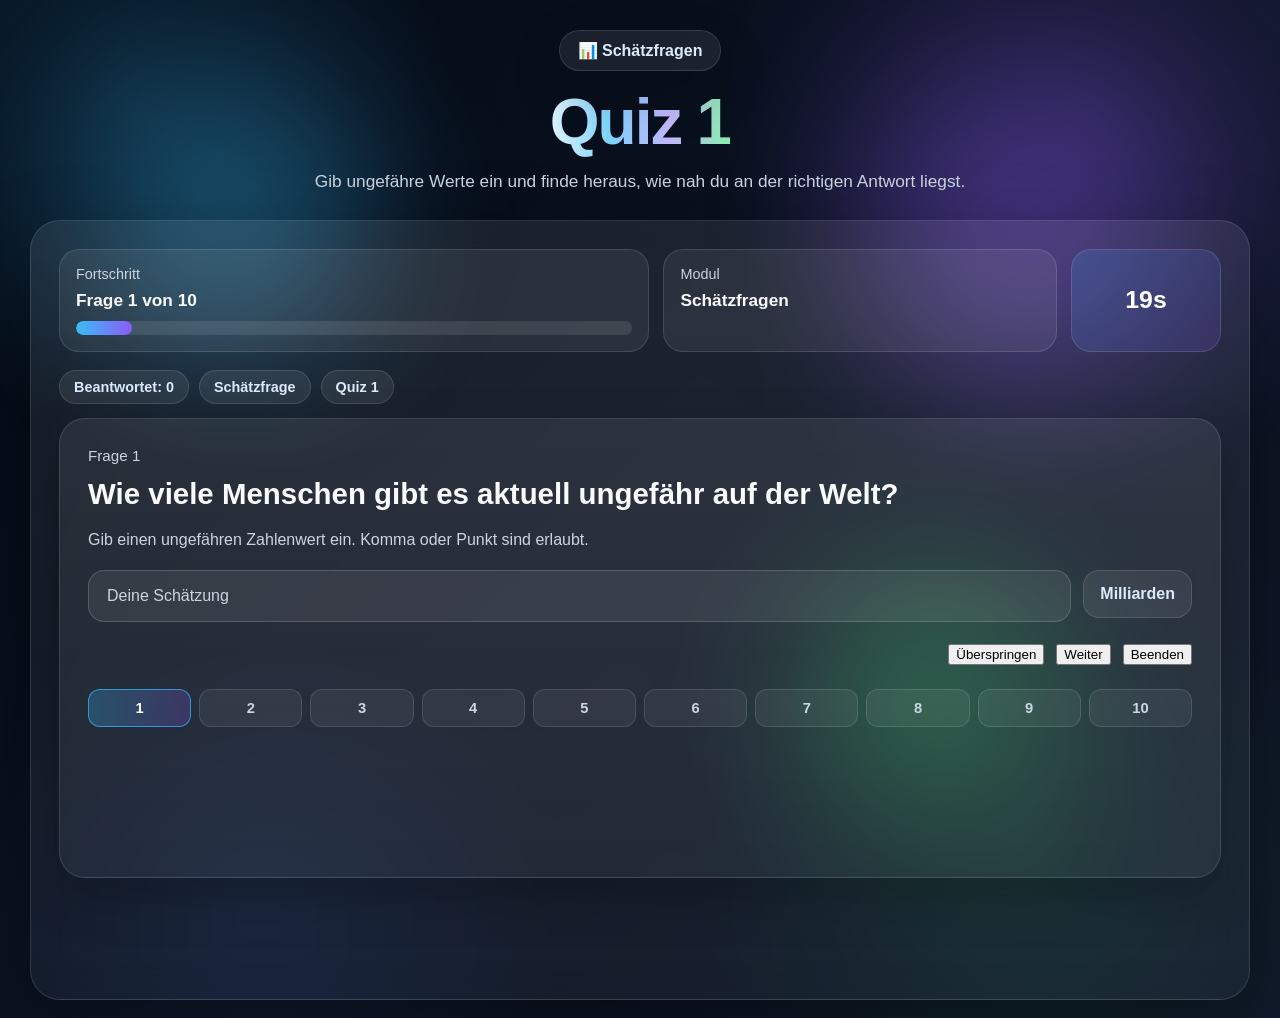
==== estimate-1.html @ 78429ca1 "Add files via upload" ====
<!DOCTYPE html>
<html lang="de">
<head>
  <meta charset="UTF-8" />
  <meta name="viewport" content="width=device-width, initial-scale=1.0" />
  <title>Schätzfragen 1</title>
  <link rel="stylesheet" href="style.css" />
</head>
<body>
  <div class="bg-glow">
    <div class="glow one"></div>
    <div class="glow two"></div>
    <div class="glow three"></div>
  </div>

  <div class="app">
    <div class="hero">
      <div class="hero-badge">📊 Schätzfragen</div>
      <h1><span class="gradient-text">Quiz 1</span></h1>
      <p>Gib ungefähre Werte ein und finde heraus, wie nah du an der richtigen Antwort liegst.</p>
    </div>

    <div id="quizScreen" class="shell screen active">
      <div class="quiz-topbar">
        <div class="panel">
          <div class="panel-label">Fortschritt</div>
          <div class="panel-value" id="progressText">Frage 1 von X</div>
          <div class="progress-bar">
            <div class="progress-fill" id="progressFill"></div>
          </div>
        </div>

        <div class="panel">
          <div class="panel-label">Modul</div>
          <div class="panel-value" id="modeText">Schätzfragen</div>
        </div>

        <div class="timer-box" id="timerBox">20s</div>
      </div>

      <div class="quiz-meta-row">
        <div class="badge" id="answeredText">Beantwortet: 0</div>
        <div class="badge" id="questionTypeText">Schätzfrage</div>
        <div class="badge" id="extraModeInfo">Quiz 1</div>
      </div>

      <div class="question-card">
        <div class="question-number" id="questionNumber"></div>
        <div class="question-title" id="questionTitle"></div>
        <div class="question-help" id="questionHelp"></div>

        <div id="dynamicAnswerArea"></div>

        <div class="quiz-actions">
          <button class="btn-secondary" onclick="skipQuestion(state)">Überspringen</button>
          <button class="btn-primary" onclick="nextQuestion(state)">Weiter</button>
          <button class="btn-danger" onclick="finishQuiz(state)">Beenden</button>
        </div>

        <div class="mini-map" id="miniMap"></div>
      </div>
    </div>

    <div id="resultScreen" style="display:none;"></div>
  </div>

  <script src="script.js"></script>
  <script>
    const questions = [
      { question: "Wie viele Menschen gibt es aktuell ungefähr auf der Welt?", unit: "Milliarden", answer: 8.3 },
      { question: "Wie hoch ist der Mount Everest ungefähr?", unit: "Meter", answer: 8849 },
      { question: "Wie viele Kontinente gibt es auf der Erde?", unit: "Anzahl", answer: 7 },
      { question: "Wie viele Knochen hat ein erwachsener Mensch ungefähr?", unit: "Anzahl", answer: 206 },
      { question: "Wie lange ist ein Marathon?", unit: "Kilometer", answer: 42.195 },
      { question: "Wie viele Länder gibt es auf der Welt ungefähr?", unit: "Anzahl", answer: 195 },
      { question: "Wie groß ist die Lichtgeschwindigkeit ungefähr?", unit: "km/s", answer: 299792 },
      { question: "Wie viele Tage hat ein normales Jahr?", unit: "Tage", answer: 365 },
      { question: "Wie tief ist der Marianengraben ungefähr an seiner tiefsten Stelle?", unit: "Meter", answer: 10984 },
      { question: "Wie viele Tasten hat ein klassisches Klavier normalerweise?", unit: "Anzahl", answer: 88 }
    ];

    const state = createQuizState({
      type: "estimate",
      modeLabel: "Schätzfragen",
      questionType: "Schätzfrage",
      extraInfo: "Quiz 1",
      helpText: "Gib einen ungefähren Zahlenwert ein. Komma oder Punkt sind erlaubt.",
      recordKey: "estimate-1",
      questions,
      timePerQuestion: 20
    });

    renderQuestion(state);
  </script>
</body>
</html>
---- style.css ----
:root {
  --bg-1: #040b16;
  --bg-2: #0b1220;
  --bg-3: #10192b;
  --glass: rgba(255,255,255,0.08);
  --glass-strong: rgba(255,255,255,0.12);
  --border: rgba(255,255,255,0.12);
  --text: #f8fafc;
  --muted: #cbd5e1;
  --muted-2: #94a3b8;
  --accent: #38bdf8;
  --accent-2: #8b5cf6;
  --success: #22c55e;
  --danger: #ef4444;
  --warning: #f59e0b;
  --shadow: 0 30px 80px rgba(0,0,0,0.42);
  --shadow-soft: 0 20px 50px rgba(0,0,0,0.22);
  --radius-xl: 30px;
  --radius-lg: 22px;
  --radius-md: 16px;
}

* {
  box-sizing: border-box;
}

html {
  scroll-behavior: smooth;
}

body {
  margin: 0;
  min-height: 100vh;
  font-family: "Segoe UI", Roboto, Arial, sans-serif;
  color: var(--text);
  background:
    radial-gradient(circle at 10% 10%, rgba(56,189,248,0.15), transparent 22%),
    radial-gradient(circle at 85% 12%, rgba(139,92,246,0.18), transparent 26%),
    radial-gradient(circle at 80% 85%, rgba(34,197,94,0.10), transparent 24%),
    radial-gradient(circle at 20% 90%, rgba(59,130,246,0.10), transparent 22%),
    linear-gradient(135deg, var(--bg-1), var(--bg-2), var(--bg-3));
  padding: 18px;
  overflow-x: hidden;
}

.bg-glow {
  position: fixed;
  inset: 0;
  pointer-events: none;
  overflow: hidden;
  z-index: 0;
}

.glow {
  position: absolute;
  border-radius: 999px;
  filter: blur(80px);
  opacity: 0.35;
  animation: floatGlow 10s ease-in-out infinite;
}

.glow.one {
  width: 260px;
  height: 260px;
  background: #38bdf8;
  top: 10%;
  left: 8%;
}

.glow.two {
  width: 320px;
  height: 320px;
  background: #8b5cf6;
  top: 8%;
  right: 8%;
  animation-delay: 1.5s;
}

.glow.three {
  width: 240px;
  height: 240px;
  background: #22c55e;
  bottom: 10%;
  right: 18%;
  animation-delay: 3s;
}

.app {
  max-width: 1220px;
  margin: 0 auto;
  position: relative;
  z-index: 1;
}

.hero {
  text-align: center;
  margin: 12px 0 24px;
  animation: heroReveal 1s ease;
}

.hero-badge {
  display: inline-flex;
  align-items: center;
  gap: 10px;
  padding: 10px 18px;
  border-radius: 999px;
  background: rgba(255,255,255,0.08);
  border: 1px solid var(--border);
  color: #dbeafe;
  margin-bottom: 18px;
  font-weight: 700;
  backdrop-filter: blur(12px);
  box-shadow: var(--shadow-soft);
}

.hero h1 {
  margin: 0 0 12px;
  font-size: clamp(2.2rem, 5vw, 4.6rem);
  line-height: 1.05;
  letter-spacing: -0.03em;
}

.hero .gradient-text {
  background: linear-gradient(90deg, #e0f2fe, #7dd3fc, #c4b5fd, #86efac);
  -webkit-background-clip: text;
  -webkit-text-fill-color: transparent;
  background-clip: text;
}

.hero p {
  margin: 0 auto;
  max-width: 820px;
  color: var(--muted);
  font-size: 1.08rem;
  line-height: 1.6;
}

.shell {
  background: linear-gradient(180deg, rgba(255,255,255,0.08), rgba(255,255,255,0.04));
  border: 1px solid var(--border);
  border-radius: var(--radius-xl);
  backdrop-filter: blur(18px);
  overflow: hidden;
  box-shadow: var(--shadow);
  min-height: 780px;
}

.screen {
  padding: 28px;
  animation: fadeScreen 0.5s ease;
}

.start-layout {
  display: grid;
  grid-template-columns: 1.25fr 0.75fr;
  gap: 22px;
  align-items: start;
}

.premium-panel {
  background: linear-gradient(180deg, rgba(255,255,255,0.09), rgba(255,255,255,0.05));
  border: 1px solid var(--border);
  border-radius: 26px;
  padding: 26px;
  box-shadow: var(--shadow-soft);
}

.muted {
  color: var(--muted);
}

.muted-2 {
  color: var(--muted-2);
}

.record-stack {
  display: grid;
  gap: 16px;
}

.record-card {
  background: linear-gradient(180deg, rgba(255,255,255,0.08), rgba(255,255,255,0.05));
  border: 1px solid var(--border);
  border-radius: 22px;
  padding: 20px;
}

.record-label {
  color: var(--muted);
  font-size: 0.92rem;
  margin-bottom: 8px;
}

.record-value {
  font-size: 1.8rem;
  font-weight: 900;
  margin-bottom: 8px;
}

.record-note {
  color: #dbeafe;
  line-height: 1.55;
  font-size: 0.95rem;
}

.category-section {
  margin-top: 28px;
}

.category-section h3 {
  margin-bottom: 14px;
}

.quiz-link-grid {
  display: grid;
  grid-template-columns: repeat(auto-fit, minmax(210px, 1fr));
  gap: 14px;
}

.quiz-link-card {
  display: block;
  text-decoration: none;
  color: white;
  padding: 18px;
  border-radius: 20px;
  border: 1px solid var(--border);
  background: linear-gradient(180deg, rgba(255,255,255,0.07), rgba(255,255,255,0.05));
  transition: 0.25s ease;
  box-shadow: var(--shadow-soft);
}

.quiz-link-card:hover {
  transform: translateY(-4px);
  background: linear-gradient(180deg, rgba(255,255,255,0.10), rgba(255,255,255,0.06));
}

.quiz-link-number {
  width: 48px;
  height: 48px;
  border-radius: 14px;
  background: rgba(255,255,255,0.09);
  border: 1px solid var(--border);
  display: flex;
  align-items: center;
  justify-content: center;
  font-weight: 900;
  margin-bottom: 14px;
}

.quiz-link-title {
  font-size: 1.08rem;
  font-weight: 800;
  margin-bottom: 8px;
}

.quiz-link-result {
  color: var(--muted);
  font-size: 0.95rem;
}

.summary-card {
  margin-top: 14px;
  padding: 16px 18px;
  border-radius: 18px;
  background: rgba(255,255,255,0.05);
  border: 1px solid var(--border);
}

.summary-label {
  color: var(--muted);
  font-size: 0.92rem;
  margin-bottom: 8px;
}

.summary-value {
  font-size: 1.3rem;
  font-weight: 900;
}

.quiz-topbar {
  display: grid;
  grid-template-columns: 1.2fr 0.8fr 150px;
  gap: 14px;
  margin-bottom: 18px;
}

.panel {
  background: rgba(255,255,255,0.07);
  border: 1px solid var(--border);
  border-radius: 20px;
  padding: 16px;
}

.panel-label {
  color: var(--muted);
  font-size: 0.9rem;
  margin-bottom: 8px;
}

.panel-value {
  font-size: 1.08rem;
  font-weight: 800;
}

.progress-bar {
  width: 100%;
  height: 14px;
  border-radius: 999px;
  background: rgba(255,255,255,0.10);
  overflow: hidden;
  margin-top: 10px;
}

.progress-fill {
  width: 0%;
  height: 100%;
  border-radius: 999px;
  background: linear-gradient(90deg, var(--accent), var(--accent-2));
  transition: width 0.3s ease;
}

.timer-box {
  min-height: 84px;
  display: flex;
  align-items: center;
  justify-content: center;
  border-radius: 20px;
  font-size: 1.55rem;
  font-weight: 900;
  border: 1px solid var(--border);
  background: linear-gradient(135deg, rgba(56,189,248,0.16), rgba(139,92,246,0.16));
}

.quiz-meta-row {
  display: flex;
  gap: 10px;
  flex-wrap: wrap;
  margin-bottom: 14px;
}

.badge {
  padding: 8px 14px;
  border-radius: 999px;
  background: rgba(255,255,255,0.08);
  border: 1px solid var(--border);
  color: #dbeafe;
  font-size: 0.9rem;
  font-weight: 700;
}

.question-card {
  background: linear-gradient(180deg, rgba(255,255,255,0.08), rgba(255,255,255,0.05));
  border: 1px solid var(--border);
  border-radius: 26px;
  padding: 28px;
  min-height: 460px;
  animation: questionEnter 0.35s ease;
  box-shadow: var(--shadow-soft);
}

.question-number {
  color: var(--muted);
  margin-bottom: 10px;
  font-size: 0.95rem;
}

.question-title {
  font-size: clamp(1.35rem, 2.3vw, 2rem);
  line-height: 1.35;
  font-weight: 900;
  margin-bottom: 14px;
}

.question-help {
  color: var(--muted);
  line-height: 1.55;
  margin-bottom: 18px;
}

.options {
  display: grid;
  gap: 12px;
  margin-top: 18px;
}

.option {
  padding: 16px 18px;
  border-radius: 16px;
  background: rgba(255,255,255,0.07);
  border: 1px solid var(--border);
  cursor: pointer;
  transition: 0.2s ease;
  font-weight: 700;
}

.option:hover {
  transform: translateY(-1px);
  background: rgba(255,255,255,0.11);
}

.option.selected {
  border-color: rgba(56,189,248,0.7);
  background: linear-gradient(135deg, rgba(56,189,248,0.17), rgba(139,92,246,0.14));
  box-shadow: 0 0 0 4px rgba(56,189,248,0.10);
}

.estimate-row,
.flag-input-row {
  display: flex;
  gap: 12px;
  align-items: start;
  flex-wrap: wrap;
}

.estimate-input,
.flag-input {
  width: 100%;
  padding: 16px 18px;
  border-radius: 16px;
  border: 1px solid rgba(255,255,255,0.16);
  background: rgba(255,255,255,0.08);
  color: white;
  font-size: 1rem;
  outline: none;
}

.estimate-input::placeholder,
.flag-input::placeholder {
  color: var(--muted);
}

.estimate-input:focus,
.flag-input:focus {
  border-color: rgba(56,189,248,0.75);
  box-shadow: 0 0 0 4px rgba(56,189,248,0.12);
}

.unit-pill {
  padding: 14px 16px;
  border-radius: 16px;
  background: rgba(255,255,255,0.08);
  border: 1px solid var(--border);
  font-weight: 800;
  color: #dbeafe;
  white-space: nowrap;
}

.flag-card {
  display: grid;
  gap: 18px;
}

.flag-preview {
  width: 100%;
  max-width: 360px;
  aspect-ratio: 4 / 3;
  object-fit: cover;
  border-radius: 18px;
  border: 1px solid rgba(255,255,255,0.16);
  box-shadow: 0 16px 40px rgba(0,0,0,0.26);
  background: rgba(255,255,255,0.08);
}

.autocomplete-wrap {
  position: relative;
  width: 100%;
  max-width: 560px;
}

.suggestions {
  position: absolute;
  top: calc(100% + 8px);
  left: 0;
  right: 0;
  background: rgba(8, 15, 28, 0.96);
  border: 1px solid rgba(255,255,255,0.12);
  border-radius: 16px;
  overflow: hidden;
  max-height: 260px;
  overflow-y: auto;
  box-shadow: 0 20px 50px rgba(0,0,0,0.35);
  z-index: 15;
  display: none;
  backdrop-filter: blur(12px);
}

.suggestions.show {
  display: block;
}

.suggestion-item,
.suggestion-empty {
  padding: 12px 14px;
  border-bottom: 1px solid rgba(255,255,255,0.07);
  cursor: pointer;
  color: #e2e8f0;
}

.suggestion-item:hover {
  background: rgba(56,189,248,0.14);
}

.live-feedback {
  padding: 14px 16px;
  border-radius: 16px;
  border: 1px solid var(--border);
  min-width: 220px;
  background: rgba(255,255,255,0.05);
  font-weight: 800;
  display: none;
}

.live-feedback.show {
  display: block;
}

.live-feedback.correct {
  background: rgba(34,197,94,0.16);
  border-color: rgba(34,197,94,0.45);
  color: #dcfce7;
}

.live-feedback.incorrect {
  background: rgba(239,68,68,0.16);
  border-color: rgba(239,68,68,0.45);
  color: #fecaca;
}

.quiz-actions {
  display: flex;
  justify-content: flex-end;
  gap: 12px;
  flex-wrap: wrap;
  margin-top: 22px;
}

.mini-map {
  display: grid;
  grid-template-columns: repeat(10, 1fr);
  gap: 8px;
  margin-top: 24px;
}

.mini-dot {
  text-align: center;
  padding: 10px 0;
  border-radius: 12px;
  background: rgba(255,255,255,0.06);
  border: 1px solid var(--border);
  color: var(--muted);
  font-weight: 800;
  font-size: 0.92rem;
}

.mini-dot.current {
  color: white;
  border-color: rgba(56,189,248,0.7);
  background: linear-gradient(90deg, rgba(56,189,248,0.26), rgba(139,92,246,0.22));
}

.mini-dot.answered {
  color: #dcfce7;
  border-color: rgba(34,197,94,0.4);
  background: rgba(34,197,94,0.18);
}

.result-hero {
  text-align: center;
  margin-bottom: 22px;
}

.result-hero h2 {
  margin: 0 0 10px;
  font-size: clamp(2rem, 4vw, 3rem);
}

.pill-note {
  display: inline-flex;
  align-items: center;
  gap: 8px;
  padding: 10px 16px;
  border-radius: 999px;
  background: rgba(56,189,248,0.14);
  border: 1px solid rgba(56,189,248,0.35);
  color: #dbeafe;
  font-weight: 800;
  margin-bottom: 14px;
}

.dashboard-grid {
  display: grid;
  grid-template-columns: 1.25fr 0.75fr;
  gap: 18px;
  margin-bottom: 22px;
}

.score-hero {
  padding: 26px;
  border-radius: 26px;
  background:
    radial-gradient(circle at top right, rgba(255,255,255,0.10), transparent 30%),
    linear-gradient(135deg, rgba(56,189,248,0.18), rgba(139,92,246,0.16));
  border: 1px solid rgba(255,255,255,0.14);
  box-shadow: var(--shadow-soft);
}

.score-main {
  display: flex;
  align-items: end;
  gap: 14px;
  flex-wrap: wrap;
  margin-bottom: 10px;
}

.score-value {
  font-size: clamp(2.6rem, 5vw, 4rem);
  font-weight: 900;
  line-height: 1;
}

.score-sub {
  color: var(--muted);
  font-size: 1rem;
  padding-bottom: 8px;
}

.dashboard-side {
  display: grid;
  gap: 16px;
}

.score-card {
  background: linear-gradient(180deg, rgba(255,255,255,0.08), rgba(255,255,255,0.05));
  border: 1px solid var(--border);
  border-radius: 22px;
  padding: 20px;
  box-shadow: var(--shadow-soft);
}

.score-card .title {
  color: var(--muted);
  font-size: 0.92rem;
  margin-bottom: 8px;
}

.score-card .value {
  font-size: 1.7rem;
  font-weight: 900;
  margin-bottom: 8px;
}

.scoreboard {
  display: grid;
  grid-template-columns: repeat(4, 1fr);
  gap: 14px;
  margin-bottom: 24px;
}

.scoreboard-item {
  background: linear-gradient(180deg, rgba(255,255,255,0.08), rgba(255,255,255,0.05));
  border: 1px solid var(--border);
  border-radius: 20px;
  padding: 18px;
  box-shadow: var(--shadow-soft);
}

.scoreboard-item .k {
  color: var(--muted);
  font-size: 0.85rem;
  margin-bottom: 8px;
}

.scoreboard-item .v {
  font-size: 1.25rem;
  font-weight: 900;
}

.results-list {
  display: grid;
  gap: 14px;
}

.result-item {
  background: linear-gradient(180deg, rgba(255,255,255,0.08), rgba(255,255,255,0.05));
  border: 1px solid var(--border);
  border-radius: 22px;
  padding: 18px;
  box-shadow: var(--shadow-soft);
}

.result-item h3 {
  margin: 0 0 8px;
  font-size: 1.06rem;
}

.result-meta {
  color: var(--muted);
  margin-bottom: 12px;
  font-size: 0.92rem;
}

.result-grid {
  display: grid;
  grid-template-columns: repeat(4, 1fr);
  gap: 12px;
}

.metric {
  padding: 12px;
  border-radius: 14px;
  background: rgba(255,255,255,0.05);
  border: 1px solid rgba(255,255,255,0.08);
}

.metric .k {
  color: var(--muted);
  font-size: 0.82rem;
  margin-bottom: 6px;
}

.metric .v {
  font-size: 1rem;
  font-weight: 800;
}

.good {
  color: #86efac;
}

.bad {
  color: #fca5a5;
}

.mid {
  color: #fde68a;
}

.footer-actions {
  display: flex;
  justify-content: center;
  gap: 12px;
  flex-wrap: wrap;
  margin-top: 24px;
}

@keyframes floatGlow {
  0%, 100% {
    transform: translateY(0) translateX(0) scale(1);
  }
  50% {
    transform: translateY(-14px) translateX(8px) scale(1.05);
  }
}

@keyframes heroReveal {
  from {
    opacity: 0;
    transform: translateY(-14px);
  }
  to {
    opacity: 1;
    transform: translateY(0);
  }
}

@keyframes fadeScreen {
  from {
    opacity: 0;
    transform: translateY(12px);
  }
  to {
    opacity: 1;
    transform: translateY(0);
  }
}

@keyframes questionEnter {
  from {
    opacity: 0;
    transform: translateX(10px) scale(0.99);
  }
  to {
    opacity: 1;
    transform: translateX(0) scale(1);
  }
}

@media (max-width: 980px) {
  .start-layout,
  .dashboard-grid,
  .quiz-topbar,
  .result-grid,
  .feature-grid,
  .mode-grid,
  .scoreboard {
    grid-template-columns: 1fr;
  }

  .mini-map {
    grid-template-columns: repeat(5, 1fr);
  }
}

@media (max-width: 640px) {
  body {
    padding: 12px;
  }

  .screen {
    padding: 16px;
  }

  .question-card,
  .premium-panel,
  .score-hero,
  .score-card {
    padding: 18px;
  }

  .mini-map {
    grid-template-columns: repeat(4, 1fr);
  }

  .quiz-actions button,
  .launch-row button,
  .footer-actions button {
    width: 100%;
  }
}
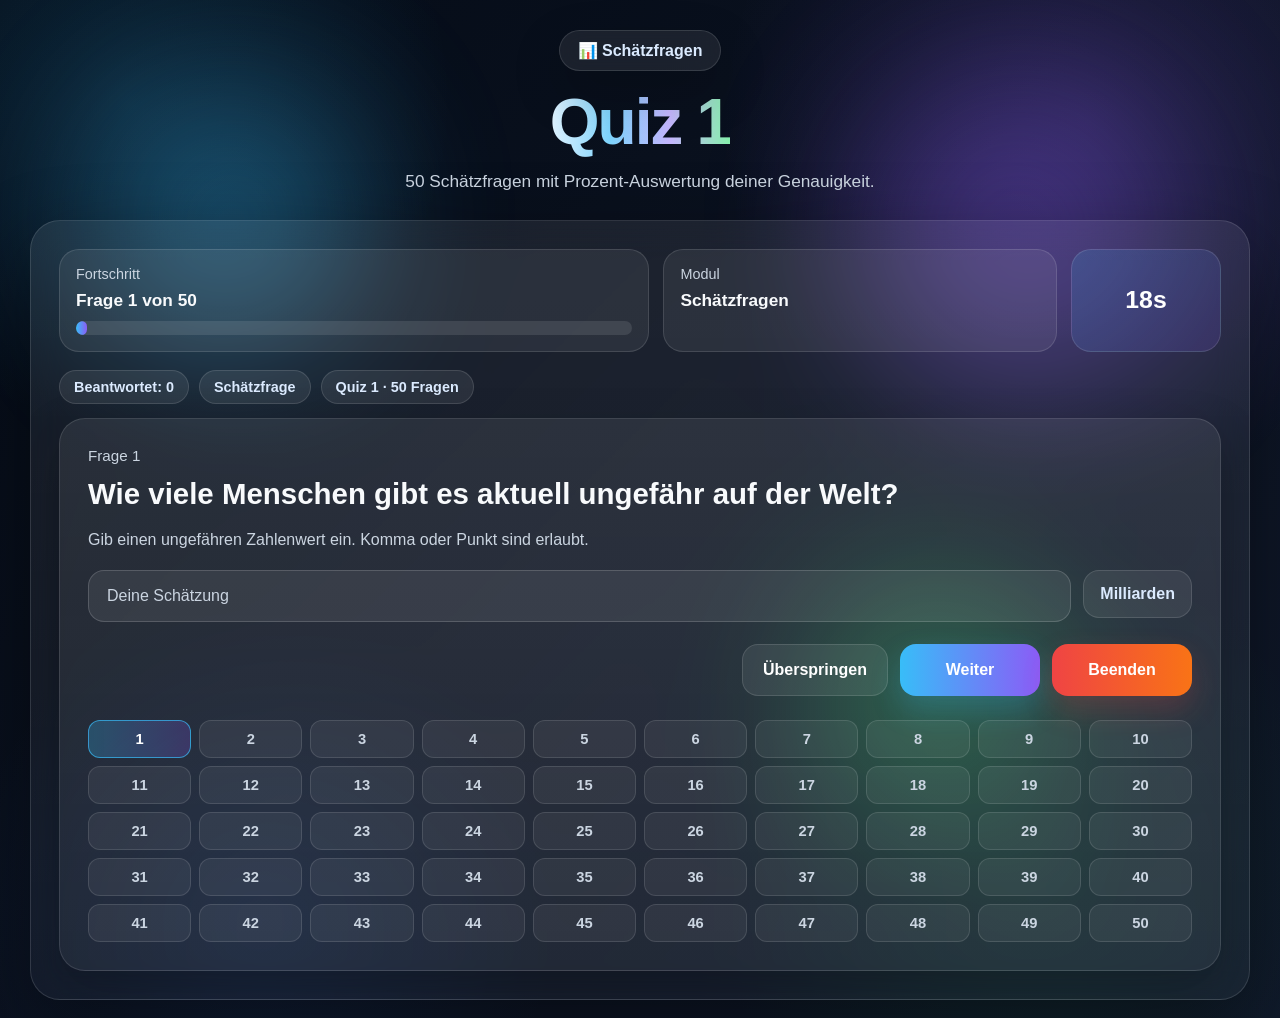
==== commit de5d858d: "Add files via upload" ====
--- a/estimate-1.html
+++ b/estimate-1.html
@@ -17,7 +17,7 @@
     <div class="hero">
       <div class="hero-badge">📊 Schätzfragen</div>
       <h1><span class="gradient-text">Quiz 1</span></h1>
-      <p>Gib ungefähre Werte ein und finde heraus, wie nah du an der richtigen Antwort liegst.</p>
+      <p>50 Schätzfragen mit Prozent-Auswertung deiner Genauigkeit.</p>
     </div>
 
     <div id="quizScreen" class="shell screen active">
@@ -41,7 +41,7 @@
       <div class="quiz-meta-row">
         <div class="badge" id="answeredText">Beantwortet: 0</div>
         <div class="badge" id="questionTypeText">Schätzfrage</div>
-        <div class="badge" id="extraModeInfo">Quiz 1</div>
+        <div class="badge" id="extraModeInfo">Quiz 1 · 50 Fragen</div>
       </div>
 
       <div class="question-card">
@@ -76,14 +76,54 @@
       { question: "Wie groß ist die Lichtgeschwindigkeit ungefähr?", unit: "km/s", answer: 299792 },
       { question: "Wie viele Tage hat ein normales Jahr?", unit: "Tage", answer: 365 },
       { question: "Wie tief ist der Marianengraben ungefähr an seiner tiefsten Stelle?", unit: "Meter", answer: 10984 },
-      { question: "Wie viele Tasten hat ein klassisches Klavier normalerweise?", unit: "Anzahl", answer: 88 }
+      { question: "Wie viele Tasten hat ein klassisches Klavier normalerweise?", unit: "Anzahl", answer: 88 },
+      { question: "Wie alt ist die Erde ungefähr?", unit: "Milliarden Jahre", answer: 4.54 },
+      { question: "Wie viele Minuten hat ein Tag?", unit: "Minuten", answer: 1440 },
+      { question: "Wie viele Meter ist ein Fußballtor breit?", unit: "Meter", answer: 7.32 },
+      { question: "Wie viele Planeten hat unser Sonnensystem?", unit: "Anzahl", answer: 8 },
+      { question: "Wie hoch ist die durchschnittliche Körpertemperatur des Menschen?", unit: "°C", answer: 37 },
+      { question: "Wie groß ist der Durchmesser der Erde ungefähr?", unit: "Kilometer", answer: 12742 },
+      { question: "Wie lang ist der Nil ungefähr?", unit: "Kilometer", answer: 6650 },
+      { question: "Wie viele Bundesländer hat Deutschland?", unit: "Anzahl", answer: 16 },
+      { question: "Wie viele Cent hat ein Euro?", unit: "Anzahl", answer: 100 },
+      { question: "Wie viele Bits hat ein Byte?", unit: "Anzahl", answer: 8 },
+      { question: "In welchem Jahr begann ungefähr der Zweite Weltkrieg?", unit: "Jahr", answer: 1939 },
+      { question: "Wie groß ist Deutschland ungefähr?", unit: "km²", answer: 357582 },
+      { question: "Wie viele Einwohner hat Deutschland ungefähr?", unit: "Millionen", answer: 84 },
+      { question: "Bei wie viel Grad Celsius friert Wasser?", unit: "°C", answer: 0 },
+      { question: "Bei wie viel Grad Celsius kocht Wasser auf Meereshöhe?", unit: "°C", answer: 100 },
+      { question: "Wie viele Zoll hat ein Fuß ungefähr?", unit: "Anzahl", answer: 12 },
+      { question: "Wie viele Tage braucht die Erde ungefähr für einen Umlauf um die Sonne?", unit: "Tage", answer: 365.25 },
+      { question: "Wie viele Zeitzonen hat die Erde ungefähr?", unit: "Anzahl", answer: 24 },
+      { question: "Wie viele Zähne hat ein Erwachsener normalerweise?", unit: "Anzahl", answer: 32 },
+      { question: "Wie viele Einwohner hat Indien ungefähr?", unit: "Milliarden", answer: 1.43 },
+      { question: "Wie alt kann eine Riesenschildkröte ungefähr werden?", unit: "Jahre", answer: 100 },
+      { question: "In welchem Jahr fiel ungefähr die Berliner Mauer?", unit: "Jahr", answer: 1989 },
+      { question: "Wie viele Sekunden hat eine Stunde?", unit: "Anzahl", answer: 3600 },
+      { question: "Wie viele Millimeter sind ein Zentimeter?", unit: "Anzahl", answer: 10 },
+      { question: "Wie viele Grad hat ein rechter Winkel?", unit: "Grad", answer: 90 },
+      { question: "Wie viele Monde hat die Erde?", unit: "Anzahl", answer: 1 },
+      { question: "Wie hoch ist die Zugspitze ungefähr?", unit: "Meter", answer: 2962 },
+      { question: "Wie viele Staaten gehören ungefähr zur EU?", unit: "Anzahl", answer: 27 },
+      { question: "Wie viele Elemente hat das Periodensystem aktuell?", unit: "Anzahl", answer: 118 },
+      { question: "Wie viele Liter Blut hat ein Erwachsener ungefähr?", unit: "Liter", answer: 5 },
+      { question: "Wie viele Spieler hat eine Fußballmannschaft auf dem Feld?", unit: "Anzahl", answer: 11 },
+      { question: "Wie viele Ecken hat ein Würfel insgesamt?", unit: "Anzahl", answer: 8 },
+      { question: "Wie lang ist der Äquator ungefähr?", unit: "Kilometer", answer: 40075 },
+      { question: "Wie viele Monate hat ein Jahr?", unit: "Anzahl", answer: 12 },
+      { question: "Wie heiß ist die Oberfläche der Sonne ungefähr?", unit: "°C", answer: 5500 },
+      { question: "Wie schnell kann ein Gepard ungefähr laufen?", unit: "km/h", answer: 110 },
+      { question: "Wie viele Tasten hat eine Standard-PC-Tastatur ungefähr?", unit: "Anzahl", answer: 105 },
+      { question: "In welchem Jahr wurde ungefähr Amerika von Kolumbus erreicht?", unit: "Jahr", answer: 1492 },
+      { question: "Wie weit ist der Mond im Durchschnitt von der Erde entfernt?", unit: "Kilometer", answer: 384400 },
+      { question: "Wie viele Liter Wasser passen ungefähr in einen Kubikmeter?", unit: "Liter", answer: 1000 }
     ];
 
     const state = createQuizState({
       type: "estimate",
       modeLabel: "Schätzfragen",
       questionType: "Schätzfrage",
-      extraInfo: "Quiz 1",
+      extraInfo: "Quiz 1 · 50 Fragen",
       helpText: "Gib einen ungefähren Zahlenwert ein. Komma oder Punkt sind erlaubt.",
       recordKey: "estimate-1",
       questions,
--- a/style.css
+++ b/style.css
@@ -203,12 +203,60 @@
   font-size: 0.95rem;
 }
 
-.category-section {
-  margin-top: 28px;
-}
-
-.category-section h3 {
-  margin-bottom: 14px;
+.module-accordion {
+  display: grid;
+  gap: 18px;
+  margin-top: 24px;
+}
+
+.module-card {
+  border-radius: 22px;
+  border: 1px solid var(--border);
+  background: linear-gradient(180deg, rgba(255,255,255,0.06), rgba(255,255,255,0.04));
+  overflow: hidden;
+  box-shadow: var(--shadow-soft);
+}
+
+.module-toggle {
+  width: 100%;
+  display: flex;
+  justify-content: space-between;
+  align-items: center;
+  gap: 14px;
+  padding: 18px 20px;
+  background: transparent;
+  color: white;
+  border: none;
+  font-size: 1.05rem;
+  font-weight: 800;
+  cursor: pointer;
+  text-align: left;
+}
+
+.module-toggle:hover {
+  background: rgba(255,255,255,0.05);
+}
+
+.module-toggle-icon {
+  width: 34px;
+  height: 34px;
+  border-radius: 10px;
+  display: inline-flex;
+  align-items: center;
+  justify-content: center;
+  background: rgba(255,255,255,0.08);
+  border: 1px solid var(--border);
+  font-size: 1.1rem;
+  font-weight: 900;
+}
+
+.module-content {
+  display: none;
+  padding: 0 20px 20px 20px;
+}
+
+.module-content.open {
+  display: block;
 }
 
 .quiz-link-grid {
@@ -232,6 +280,12 @@
 .quiz-link-card:hover {
   transform: translateY(-4px);
   background: linear-gradient(180deg, rgba(255,255,255,0.10), rgba(255,255,255,0.06));
+}
+
+.quiz-link-card-disabled {
+  opacity: 0.55;
+  pointer-events: none;
+  filter: grayscale(0.2);
 }
 
 .quiz-link-number {
@@ -526,6 +580,62 @@
   color: #fecaca;
 }
 
+.btn-primary,
+.btn-secondary,
+.btn-danger,
+a.btn-secondary,
+a.btn-primary {
+  appearance: none;
+  text-decoration: none;
+  display: inline-flex;
+  align-items: center;
+  justify-content: center;
+  min-height: 52px;
+  min-width: 140px;
+  padding: 14px 20px;
+  border-radius: 16px;
+  font-size: 1rem;
+  font-weight: 800;
+  line-height: 1;
+  cursor: pointer;
+  transition: transform 0.2s ease, filter 0.2s ease, background 0.2s ease, box-shadow 0.2s ease;
+}
+
+.btn-primary {
+  background: linear-gradient(90deg, var(--accent), var(--accent-2));
+  color: white;
+  border: none;
+  box-shadow: 0 14px 30px rgba(56,189,248,0.24);
+}
+
+.btn-primary:hover {
+  transform: translateY(-2px);
+  filter: brightness(1.05);
+}
+
+.btn-secondary {
+  background: rgba(255,255,255,0.08);
+  color: white;
+  border: 1px solid var(--border);
+}
+
+.btn-secondary:hover {
+  transform: translateY(-2px);
+  background: rgba(255,255,255,0.12);
+}
+
+.btn-danger {
+  background: linear-gradient(90deg, #ef4444, #f97316);
+  color: white;
+  border: none;
+  box-shadow: 0 14px 30px rgba(239,68,68,0.22);
+}
+
+.btn-danger:hover {
+  transform: translateY(-2px);
+  filter: brightness(1.05);
+}
+
 .quiz-actions {
   display: flex;
   justify-content: flex-end;
@@ -790,8 +900,6 @@
   .dashboard-grid,
   .quiz-topbar,
   .result-grid,
-  .feature-grid,
-  .mode-grid,
   .scoreboard {
     grid-template-columns: 1fr;
   }
@@ -822,8 +930,8 @@
   }
 
   .quiz-actions button,
-  .launch-row button,
-  .footer-actions button {
+  .footer-actions button,
+  .footer-actions a {
     width: 100%;
   }
 }
